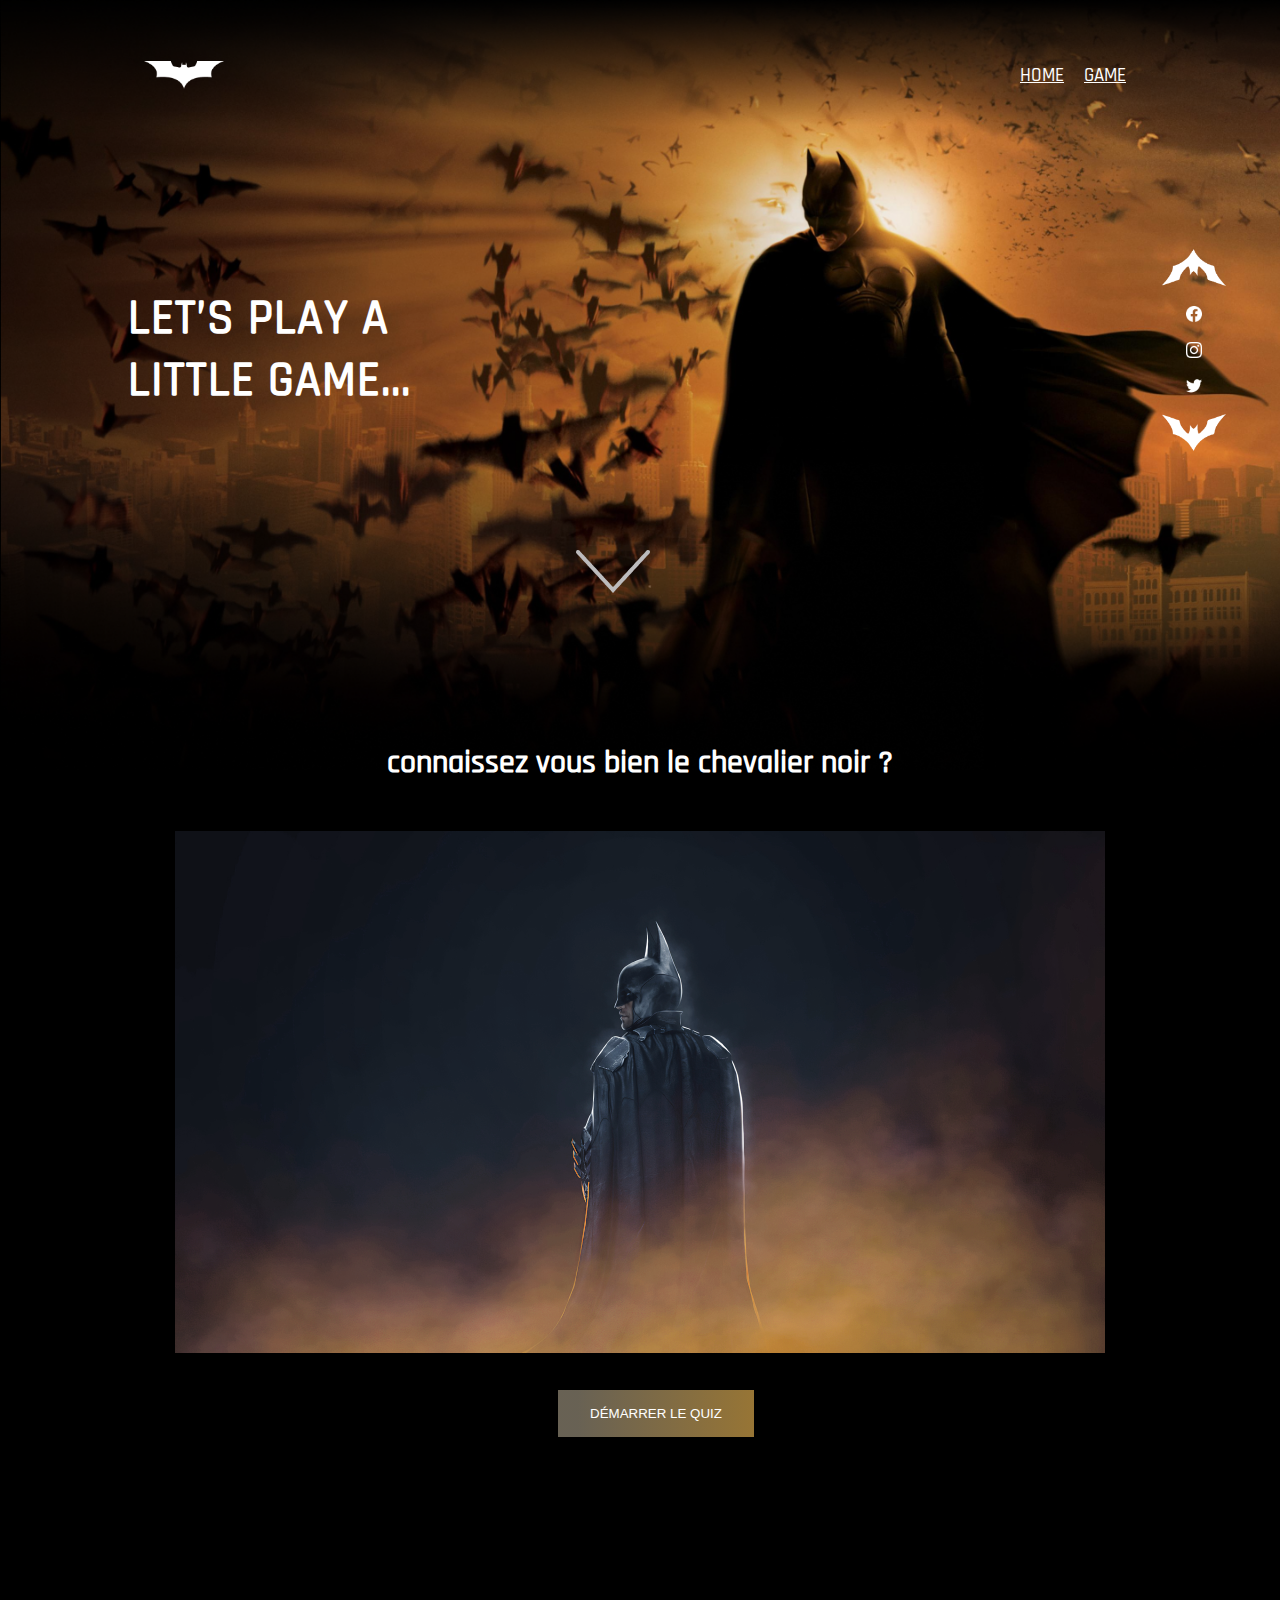
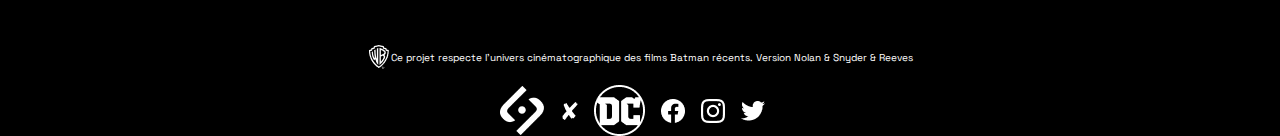
==== game.html @ e1cbfbaf "first coommit" ====
<!DOCTYPE html>
<html lang="en">
<head>
    <meta charset="UTF-8">
    <meta http-equiv="X-UA-Compatible" content="IE=edge">
    <meta name="viewport" content="width=device-width, initial-scale=1.0">
    <link rel="stylesheet" href="./Game/styles/index.css">
    <title>Game</title>
</head>
<body>
    <img src="./Game/Illustrations/Batgame_1.png" class="bg" alt="" />
    <header>
      <img src="./Home/Assets/Logos/logohome.png" alt="logo" />
      <ul>
        <li><a href="./index.html">Home</a></li>
        <li><a href="./game.html">Game</a></li>
      </ul>
    </header>
    
  <main>
    <section>
      <div class="batman">
        <h1>LET’s play a  <br> little game...</h1>
      </div>

      <div class="icons">
        <img src="./Home/Assets//Logos/logo_bat_flèche.png" alt="" />
        <img src="./Home/Assets//Logos/icon_facebook.png" alt="" />
        <img src="./Home/Assets//Logos/icon_ig.png" alt="" />
        <img src="./Home/Assets//Logos/icon_tw.png" alt="" />
        <img src="./Home/Assets//Logos/logo_bat_flèche_2.png" alt="" />
      </div>
      <img src="./Home/Assets/Logos/flèche_down_header.png" class="fleche-bas" alt="" />
    </section>
    <div class="main-contenue">
        <h1>connaissez vous bien le chevalier noir ?</h1>
        <div class="images-container">
          <div class="card-image">
            <img src="./Game/Illustrations/Batgame_2.png" alt="">
            <p class="buttons">
              <button>DÉMARRER LE QUIZ</button>
            </p>
          </div>
      </div>
  </main>
  <footer>
    <div class="footer-contenaire">
      <div class="autre">
        <span>
          <img src="./Home/Assets/Logos/icon_WB.png" alt="">
          <p>Ce projet respecte l’univers cinématographique des films Batman récents. Version Nolan & Snyder & Reeves</p>
        </span>
        <span class="footer-icones">
          <img src="./Home/Assets/Logos/logo_sayna_white.png" alt="">
          <img src="./Home/Assets/Logos/icon_x.png" alt="">
          <img src="./Home/Assets/Logos/icon_DC.png" alt="">
          <img src="./Home/Assets/Logos/icon_facebook.png" alt="">
          <img src="./Home/Assets/Logos/icon_ig.png" alt="" >
          <img src="./Home/Assets/Logos/icon_tw.png" alt="">
        </span>
      </div>
    </div>
  </footer>
</body>
</html>
---- Game/styles/index.css ----
:root{
    --yellow : #FFFF00;
    --yellow-light : #F8F184;
    --blue : #19587D;
    --red : #B11313;
    --black : #000000;
    --white : #FFFFFFFF;
    --black-light : #D0E09l;
    --gris : #eddebf70;

    --gris-yellow : linear-gradient(to right , var(--gris) 10%, rgb(151, 117, 53));
    --white-red : linear-gradient(to right , #eddebf70 40% , #89000956);
    
}
@font-face {
    font-family: "r";
    src: url(../../Home/Assets/font/Rajdhani-Medium.ttf);
}
@font-face{
    font-family: "sg-bold";
    src: url(../../Home/Assets/font/SpaceGrotesk-Bold.ttf);
}
@font-face{
    font-family: "sg-regular";
    src: url(../../Home/Assets/font/SpaceGrotesk-Regular.ttf);
    font-weight: 100;
}
*{
    margin: 0;
    padding: 0;
}
body{
    background: var(--black);
    color: var(--white);

}
.bg{
    width: 100%;
    position: absolute;
    top: 0;
    left: 0;
    z-index: -1;
}
/*---------------------------------------*/
/*header*/
header{
    height: 150px;
    padding:  0 3rem;
    margin: 0 6rem;
    display: flex;
    justify-content: space-between;
    align-items: center;
}
header img{
    width: 5rem;
}
header ul{
    display: flex;
    list-style: none;
    text-transform: uppercase;
    font-size: 1rem;
}
header ul li{
    margin: 0 10px;
}
header a {
    font-size: 1.2rem;
    font-family: "r";
    font-weight: 400;
    color: var(--white);
}
/*---------------------------------------*/
/*main*/
main section{
    display: grid;
    padding-left: 10%;
    margin: 0 auto;
    height: 400px;
    grid-template-columns: 90% 5%;
    grid-template-rows: auto;
    position: relative;
    grid-template-areas:
    "batman icone";
}
.batman{
    grid-area: batman;
    display: flex;
    justify-content: space-around;
    align-items: flex-start;
    flex-direction: column;
}
.batman h1{
    font-family: "r";
    margin: 20px 0;
    font-size:3rem;
    text-transform: uppercase;
    letter-spacing: 1px;
}
.icons{
    grid-area: icone;
    display: flex;
    justify-content: center;
    align-items: center;
    flex-direction: column;
}
.icons img{
    width: 1rem;
    margin: 10px;
    cursor: pointer;
}
.icons img:nth-child(1), .icons img:nth-child(5){
    width:4rem !important;
}
.fleche-bas{
    position: absolute;
    top: 100%;
    left: 45%;
}
/*---------------------------------------*/
.main-contenue {
margin:9rem;
font-family: "sg-regular";
display: flex;
align-items: center;
justify-content: center;
flex-direction: column;
}
.main-contenue h1{
    font-family: "r" ,sans-serif !important;
    margin: 3rem 0;
}
.main-contenue .buttons{
    width: 100%;
    margin-top: 2rem;
    text-anchor: start;
    display: flex;
    justify-content: center;
    align-items: center;
    margin-bottom: 4rem;
}
.main-contenue button{
    padding: 1rem 2rem;
    margin-left: 2rem;
    cursor: pointer;
    background: var(--gris-yellow) !important;
    color: var(--white);
    border: none !important;
    transition: 0.5s ease-in-out;
}
/*footer*/
footer{
    display: flex;
    justify-content: center;
    align-items: center;
    background: var(--black);
}
.autre{
    display: flex;
    justify-content: center;
    align-items: center;
    font-size: 10px;
    flex-direction: column;
}
.autre span {
    width: 100%;
    display: flex;
    justify-content: center;
    align-items: center;
    font-family: 'sg-regular';
}
.footer-icones img{
    margin: 1rem 1rem 0 0;
}
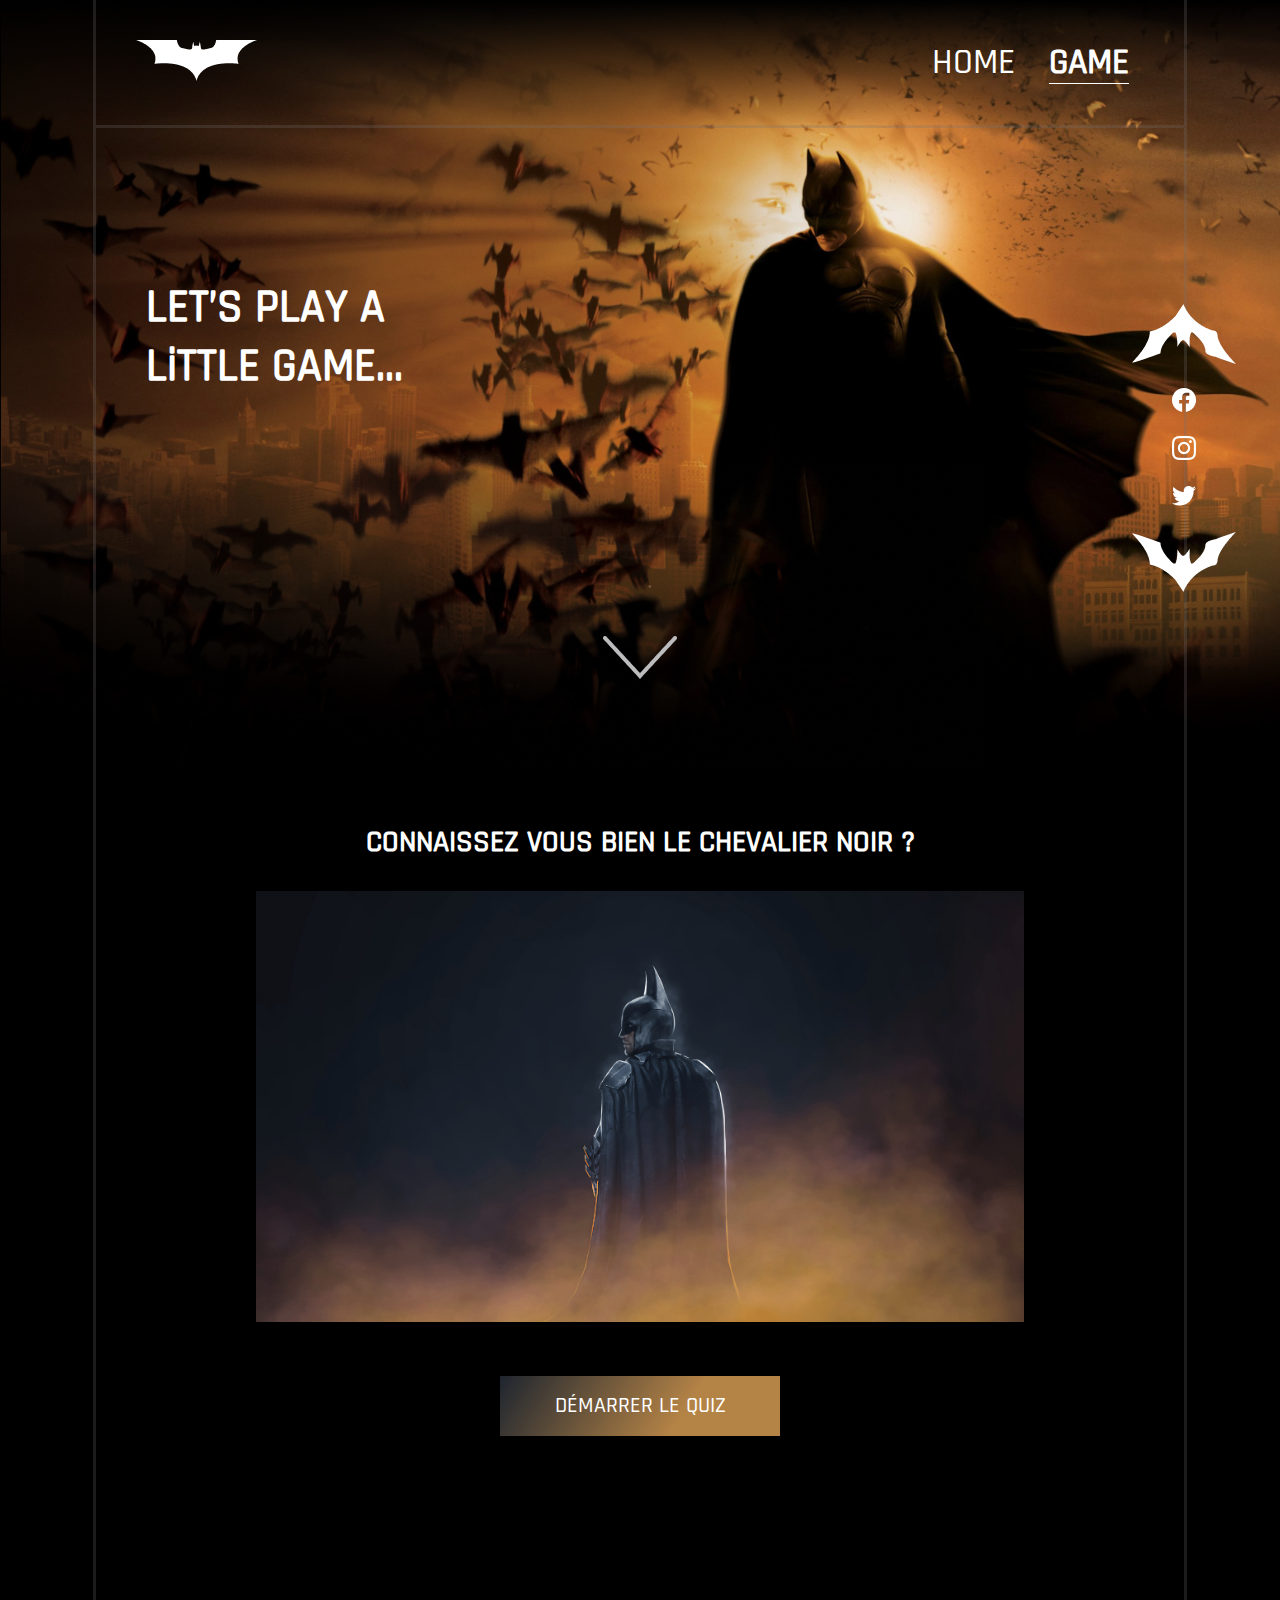
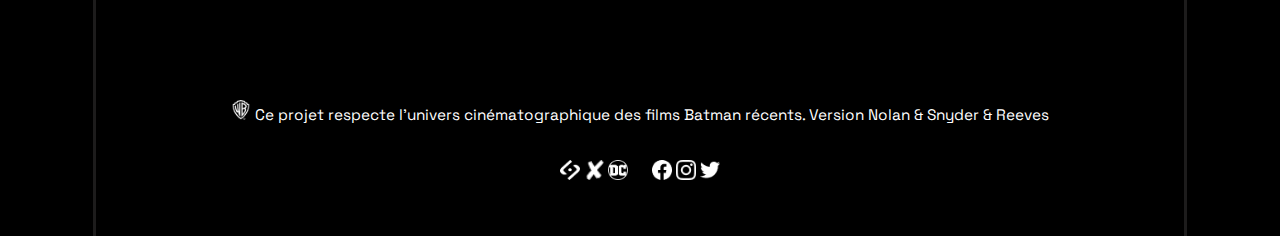
==== commit 40915e01: "add game" ====
--- a/game.html
+++ b/game.html
@@ -1,65 +1,129 @@
 <!DOCTYPE html>
-<html lang="en">
+<html lang="fr">
+
 <head>
     <meta charset="UTF-8">
     <meta http-equiv="X-UA-Compatible" content="IE=edge">
     <meta name="viewport" content="width=device-width, initial-scale=1.0">
-    <link rel="stylesheet" href="./Game/styles/index.css">
-    <title>Game</title>
+    <title>BATMAN T4SU</title>
+    <link rel="stylesheet" href="styles/styles.css">
+    <script src="js/jquery-3.6.0.min.js"></script>
 </head>
-<body>
-    <img src="./Game/Illustrations/Batgame_1.png" class="bg" alt="" />
-    <header>
-      <img src="./Home/Assets/Logos/logohome.png" alt="logo" />
-      <ul>
-        <li><a href="./index.html">Home</a></li>
-        <li><a href="./game.html">Game</a></li>
-      </ul>
+
+<body id="game_body">
+    <div class="aside">
+        <div class="aside-item">
+            <div class="content">
+                <a href="#survole-haut" class="survole allLogos3"><img class="logoAside" src="Logos/logo_bat_flèche.png" alt="flèche pour remonter en haut"></a>
+            </div>
+            <div class="content">
+                <a href=""> <img class="logoAside effet_jaune allLogos4" src="Logos/icon_facebook.png" alt=""></a>
+            </div>
+            <div class="content">
+                <a href=""> <img class="logoAside effet_jaune allLogos5" src="Logos/icon_ig.png" alt=""></a>
+            </div>
+            <div class="content">
+                <a href=""> <img class="logoAside effet_jaune allLogos6" src="Logos/icon_tw.png" alt=""></a>
+            </div>
+            <div class="content">
+                <a href="#survole_pied" class="survole "><img class="logoAside allLogos7" src="Logos/logo_bat_flèche_2.png" alt="flèche pour aller vers footer"></a>
+            </div>
+        </div>
+    </div>
+    <header id="survole-haut">
+        <nav class="link_header">
+            <div class="link_logo">
+                <a href="index.html"><img src="Logos/logohome.png" alt="Logo home"></a>
+            </div>
+            <div class="link_header_grp">
+                <a href="index.html">HOME</a>
+                <a href="Game.html" class="indexgame">GAME</a>
+            </div>
+        </nav>
     </header>
-    
-  <main>
-    <section>
-      <div class="batman">
-        <h1>LET’s play a  <br> little game...</h1>
-      </div>
+    <!--begin section entete -->
+    <div class="play_presentation">
+        <h1 class="title_batman">LET’S PLAY A <br> LiTTLE GAME...</h1>
+        <div class="container_flecheDown">
+            <img src="Logos/flèche_down_header.png" alt="flèche vers le bas">
+        </div>
+    </div>
+    <!-- ici commence le game -->
+    <div class="Quizz">
+        <div class="G0">
+            <h1>connaissez vous bien le chevalier noir ?</h1>
+            <div class="img_game">
+                <img src="Game/Batgame_2.png" alt="" width="100%" height="auto">
+            </div>
+            <button class="quiz_btn">DÉMARRER LE QUIZ</button>
+        </div>
+        <div class="questions">
 
-      <div class="icons">
-        <img src="./Home/Assets//Logos/logo_bat_flèche.png" alt="" />
-        <img src="./Home/Assets//Logos/icon_facebook.png" alt="" />
-        <img src="./Home/Assets//Logos/icon_ig.png" alt="" />
-        <img src="./Home/Assets//Logos/icon_tw.png" alt="" />
-        <img src="./Home/Assets//Logos/logo_bat_flèche_2.png" alt="" />
-      </div>
-      <img src="./Home/Assets/Logos/flèche_down_header.png" class="fleche-bas" alt="" />
-    </section>
-    <div class="main-contenue">
-        <h1>connaissez vous bien le chevalier noir ?</h1>
-        <div class="images-container">
-          <div class="card-image">
-            <img src="./Game/Illustrations/Batgame_2.png" alt="">
-            <p class="buttons">
-              <button>DÉMARRER LE QUIZ</button>
-            </p>
-          </div>
-      </div>
-  </main>
-  <footer>
-    <div class="footer-contenaire">
-      <div class="autre">
-        <span>
-          <img src="./Home/Assets/Logos/icon_WB.png" alt="">
-          <p>Ce projet respecte l’univers cinématographique des films Batman récents. Version Nolan & Snyder & Reeves</p>
-        </span>
-        <span class="footer-icones">
-          <img src="./Home/Assets/Logos/logo_sayna_white.png" alt="">
-          <img src="./Home/Assets/Logos/icon_x.png" alt="">
-          <img src="./Home/Assets/Logos/icon_DC.png" alt="">
-          <img src="./Home/Assets/Logos/icon_facebook.png" alt="">
-          <img src="./Home/Assets/Logos/icon_ig.png" alt="" >
-          <img src="./Home/Assets/Logos/icon_tw.png" alt="">
-        </span>
-      </div>
+            <h1 style="text-align: center;"><span class="level">1</span>/<span>15</h1>
+                <form>
+                <div class="question_bloc">
+                    <div class="img-question">
+                        <img class="left" src="Game/Batgame_3.png" alt="">
+                    </div>
+                    
+                        <div class="questionsComposition">
+                                     <h1 class="quest">Question 1</h1>
+                                    <div><input type="checkbox" name="val" value="0"><label class="rep1">Response1</label></div>
+                                    <div><input type="checkbox" name="val" value="1"><label class="rep2">Response2</label></div>
+                                    <div><input type="checkbox" name="val" value="2"><label class="rep3">Response3</label></div>                                   
+
+                        </div>
+                    
+                </div>
+                <div class="boutonConf">
+                    <img src="Game/Batgame_18.png" alt="" width="130px" height="auto" class="left-btn">
+                    <button class="validResponse">QUESTION SUIVANT</button>
+                    <img src="Game/Batgame_18.png" alt="" width="130px" height="auto" class="right-btn">
+                </div>
+            </form>
+            
+        </div>
+
     </div>
-  </footer>
+    <!-- fin du section game -->
+    <!-- footer section -->
+    <footer class="pied">
+        <div class="foot-citation">
+
+            <div class="nav-footer">
+                <p class="petit-presentation"><img src="Logos/icon_WB.png" alt="logo warner bros"> Ce projet respecte l’univers cinématographique des films Batman récents. Version Nolan & Snyder & Reeves</p>
+                <div class="bloc-icon">
+                    <div class="grp-icon1">
+                        <img src="Logos/logo_sayna_white.png" id="logo_foot" alt="" class="allLogos">
+                        <img src="Logos/icon_x.png" alt="">
+                        <img src="Logos/icon_DC.png" alt="" id="logo_foot" class="allLogos">
+                    </div>
+                    <div class="grp-icon2" id="survole_pied">
+                        <img src="Logos/icon_facebook.png" alt="logo facebook" id="logo_foot" class="allLogos">
+                        <img src="Logos/icon_ig.png" alt="logo instagram" id="logo_foot" class="allLogos">
+                        <img src="Logos/icon_tw.png" alt="logo twiter" id="logo_foot" class="allLogos">
+                    </div>
+                </div>
+            </div>
+        </div>
+    </footer>
+    <article class="popup">
+        <div class="popup-content">
+          <span class="popup-close-btn">X</span>
+                <h1>
+                    <span class="level">0 </span>/10
+                    <span class="text-info">Remplacer</span>
+                </h1>
+                <div class="popup-body">
+                    <!-- HERE GOES THE BODY OF THE POPUP -->
+                    <p class="information-gameover">Lorem ipsum dolor sit amet consectetur adipisicing elit. Vitae minima illo possimus asperiores veritatis quas et ipsum, obcaecati, commodi quibusdam, molestiae delectus laborum provident! Velit adipisci voluptate neque possimus ipsum.</p>
+                </div>
+                <button id="btn-start-quizz" type="button" class="btn btn-translucent-yellow">Recommencer le quizz
+          </button>
+        </div>
+        </article>
+        <script src="js/gameTraitement.js"></script>
+
 </body>
+
 </html>--- a/styles/styles.css
+++ b/styles/styles.css
@@ -0,0 +1,743 @@
+.container a, .item_actor .acteur {
+  background: linear-gradient(123deg, rgba(237, 222, 191, 0.5) 0%, rgba(137, 0, 9, 0.5) 90%);
+}
+
+.cart1 {
+  background: linear-gradient(123deg, rgb(237, 222, 191) 2%, rgba(39, 68, 85, 0.685) 100%);
+}
+
+header, .bloc-citation, .nav-footer, .play_presentation, .Quizz, .allBorder,
+.allBorder2 {
+  border-left: 3px solid hsla(0deg, 1%, 45%, 0.247);
+  border-right: 3px solid hsla(0deg, 1%, 45%, 0.247);
+}
+
+textarea {
+  font-family: "Space Grotesk", sans-serif;
+  padding-top: 6px;
+  width: 99%;
+  height: 20px;
+  border: none;
+  border-bottom: 1px solid white;
+  background-color: transparent;
+  outline: none;
+  color: #f1f1f1;
+}
+
+.btn-groupe {
+  display: flex;
+  flex-direction: row;
+  justify-content: center;
+  margin-top: 15px;
+}
+.btn-groupe button {
+  width: 150px;
+  height: 40px;
+  border-image: linear-gradient(160deg, hsl(0deg, 0%, 60%), hsl(198deg, 80%, 28%)) 1;
+  background-color: transparent;
+  color: white;
+  outline: none;
+  margin: 5px;
+}
+
+.bloc-confirmer .confirmer {
+  background: linear-gradient(to right, hsl(40deg, 40%, 84%), hsl(356deg, 60%, 40%));
+  width: 200px;
+  padding: 20px;
+  text-align: center;
+  color: white;
+  border: none;
+  outline: none;
+}
+
+.Quizz .G0 .quiz_btn, .G1 button, .boutonConf button, #btn-start-quizz {
+  background: linear-gradient(123deg, rgb(30, 37, 47) 0%, rgb(180, 131, 70) 65%);
+  width: 280px;
+  height: 60px;
+  font-family: rajhdani;
+  color: white;
+  font-size: 22px;
+  border: none;
+  outline: none;
+}
+
+.content a img:hover,
+.link_logo a img:hover {
+  filter: brightness(0) saturate(100%) invert(91%) sepia(53%) saturate(1342%) hue-rotate(358deg) brightness(103%) contrast(109%);
+}
+
+@font-face {
+  font-family: rajhdani;
+  src: url("../../police/Rajdhani-Medium.ttf");
+}
+@font-face {
+  font-family: spaceGrotesk;
+  src: url("../../police/SpaceGrotesk-VariableFont_wght.ttf");
+}
+* {
+  margin: 0;
+  padding: 0;
+}
+
+:root {
+  scroll-behavior: smooth;
+}
+
+#home_body {
+  background-color: #000;
+  background-image: url("../Home/Bathome1.png");
+  background-size: contain;
+  background-repeat: no-repeat;
+}
+
+.aside {
+  position: fixed;
+  top: 50%;
+  transform: translate(-50%, -50%);
+  width: 85%;
+  left: 50%;
+  z-index: 2;
+}
+.aside .aside-item {
+  display: flex;
+  flex-direction: column;
+  justify-content: center;
+  align-items: center;
+  gap: 20px;
+  position: absolute;
+  transform: translate(50%, -50%);
+  right: 0;
+}
+
+h1 {
+  font-family: rajhdani;
+  color: #fff;
+}
+
+p {
+  font-family: spaceGrotesk;
+  color: #fff;
+}
+
+h6 {
+  font-family: rajhdani;
+  color: #fff;
+}
+
+header {
+  margin: 0 auto;
+  width: 85%;
+  border-bottom: 3px solid hsla(0deg, 1%, 45%, 0.247);
+}
+header .link_header {
+  display: flex;
+  flex-direction: row;
+  justify-content: space-between;
+  align-items: center;
+  padding: 40px;
+}
+header .link_header_grp a {
+  font-family: rajhdani;
+  color: #fff;
+  font-size: 36px;
+  margin-top: 0;
+  margin-right: 15px;
+  margin-left: 15px;
+  text-decoration: none;
+}
+header .link_header .indexhome {
+  font-weight: bold;
+  text-decoration: underline;
+  text-decoration-thickness: 1px;
+  text-underline-offset: 0.6rem;
+}
+header .link_header .indexgame {
+  font-weight: bold;
+  text-decoration: underline;
+  text-decoration-thickness: 1px;
+  text-underline-offset: 0.6rem;
+}
+
+.container {
+  margin: 0 auto;
+  display: flex;
+  flex-direction: column;
+  justify-content: center;
+  align-items: center;
+}
+.container_paragraphe {
+  margin-top: 200px;
+  margin-right: 0;
+  margin-left: 0;
+  width: 570px;
+  font-family: spaceGrotesk;
+  color: #fff;
+  text-align: center;
+  font-size: 22px;
+}
+.container .title_batman {
+  margin-top: 40px;
+  margin-right: 0;
+  margin-left: 0;
+  font-family: spaceGrotesk;
+  font-size: 36px;
+  color: #fff;
+}
+.container_grpButton {
+  margin-top: 30px;
+  margin-right: 0;
+  margin-left: 0;
+}
+.container a {
+  font-family: rajhdani;
+  color: #fff;
+  font-size: 20px;
+  text-decoration: none;
+  display: inline-block;
+  width: 250px;
+  text-align: center;
+  line-height: 60px;
+  margin-top: 0;
+  margin-right: 15px;
+  margin-left: 15px;
+}
+.container_flecheDown {
+  display: flex;
+  flex-direction: column;
+  justify-content: center;
+  align-items: center;
+  margin-top: 140px;
+  margin-right: 0;
+  margin-left: 0;
+}
+
+.box {
+  padding: 50px;
+  margin: auto;
+  position: relative;
+}
+.box_paragraphe {
+  width: 800px;
+}
+.box_paragraphe p {
+  text-align: justify;
+  font-size: 18px;
+}
+.box_card {
+  margin-top: 60px;
+  margin-right: 0;
+  margin-left: 0;
+}
+.box_card {
+  display: flex;
+  flex-direction: row;
+  justify-content: space-between;
+  align-items: center;
+  width: 100%;
+  background-color: black;
+}
+
+.item_actor {
+  background: rgba(180, 131, 70, 0.1);
+  border-top: 1px rgba(78, 65, 29, 0.7137254902) solid;
+  height: 80px;
+  display: flex;
+  flex-direction: row;
+  justify-content: center;
+  align-items: center;
+  position: relative;
+}
+.item_actor .acteur {
+  display: flex;
+  flex-direction: column;
+  justify-content: center;
+  align-items: center;
+  width: 240px;
+  height: 70px;
+  border-radius: 40px;
+}
+.item_actor .acteur img {
+  position: absolute;
+  width: 80px;
+  top: 7px;
+  left: 15px;
+}
+.item_actor .acteur h6 {
+  margin-top: 0;
+  margin-right: 0;
+  margin-left: 5px;
+  font-size: 10px;
+  width: 120px;
+  text-align: center;
+}
+
+.Mutli {
+  margin: 0 auto;
+}
+.Mutli .txt_presentation {
+  padding: 60px;
+}
+
+.cart_faddin {
+  display: flex;
+  flex-direction: row;
+  justify-content: space-between;
+  align-items: center;
+  padding: 60px;
+}
+
+.cart1 {
+  width: 600px;
+  border-top-right-radius: 15px;
+  border-bottom-right-radius: 15px;
+  display: flex;
+  flex-direction: row;
+  color: #fff;
+}
+.cart1 h1 {
+  font-size: 18px;
+  font-weight: 300;
+  margin: 15px;
+}
+.cart1 h2 {
+  font-family: rajhdani;
+  font-size: 15px;
+  font-weight: 300;
+  margin: 15px;
+}
+.cart1 h3 {
+  font-family: rajhdani;
+  font-size: 15px;
+  font-weight: 300;
+  margin-top: 0;
+  margin-right: 0;
+  margin-left: 15px;
+}
+.cart1 h3 span {
+  color: #FFFF00;
+}
+.cart1 p {
+  font-size: 12px;
+  margin-top: 0;
+  margin-right: 0;
+  margin-left: 15px;
+}
+
+.bande_annonce {
+  padding: 60px;
+  position: relative;
+}
+.bande_annonce .iconPlayer {
+  width: 10%;
+  position: absolute;
+  top: 41%;
+  right: 45%;
+  cursor: pointer;
+}
+
+.dropdown-in {
+  position: relative;
+  display: inline-block;
+  width: 99%;
+  height: 20px;
+  background-color: transparent;
+  border: none;
+  border-bottom: 1px solid white;
+  outline: none;
+}
+
+/* Dropdown Content (Hidden by Default) */
+.dropdown {
+  margin-top: 10px;
+}
+
+.dropdown-content {
+  font-family: spaceGrotesk;
+  margin-top: 20px;
+  display: none;
+  position: absolute;
+  background-color: #f9f9f9;
+  min-width: 160px;
+  box-shadow: 0px 8px 16px 0px rgba(0, 0, 0, 0.2);
+  z-index: 1;
+}
+
+/* Links inside the dropdown */
+.dropdown-content a {
+  color: black;
+  padding: 12px 16px;
+  text-decoration: none;
+  display: block;
+}
+
+/* Change color of dropdown links on hover */
+.dropdown-content a:hover {
+  background-color: #f1f1f1;
+}
+
+/* Show the dropdown menu on hover */
+.dropdown:hover .dropdown-content {
+  display: block;
+  margin-top: 0px;
+  width: 59.5%;
+}
+
+.contact {
+  background: linear-gradient(to top left, #0f2027, #203a43, #2c5364);
+  width: 100%;
+  color: white;
+}
+.contact-bloc {
+  margin: 0 auto;
+  width: 60%;
+}
+.contact form h1 {
+  text-align: center;
+  padding: 50px;
+}
+.contact form label {
+  font-family: spaceGrotesk;
+  font-weight: 400;
+}
+.contact form .label1,
+.contact form h3 {
+  font-size: 20px;
+}
+.contact form .label2 {
+  display: inline-block;
+  width: 65%;
+  margin-top: 30px;
+  margin-right: 0;
+  margin-left: 0;
+  font-family: spaceGrotesk;
+  font-weight: 400;
+  color: #C4C4C4;
+}
+.contact form input[type=text] {
+  width: 100%;
+  padding-top: 10px;
+  font-family: spaceGrotesk;
+  margin-top: 12px;
+  margin-right: 0;
+  margin-left: 0;
+  outline: none;
+  border: none;
+  background-color: transparent;
+  border-bottom: 1px solid #C4C4C4;
+  color: white;
+  font-size: 18px;
+}
+.contact form p {
+  margin-top: 12px;
+  border-bottom: 1px solid #c4c4c4;
+  color: #C4C4C4;
+}
+.contact form h3 {
+  font-family: spaceGrotesk;
+  font-weight: 400;
+  margin-top: 12px;
+  margin-right: 0;
+  margin-left: 0;
+  margin-bottom: 12px;
+}
+
+.bloc-confirmer {
+  margin-top: 14px;
+  padding: 50px;
+  text-align: center;
+}
+.bloc-citation {
+  width: 85%;
+  margin: 0 auto;
+  display: flex;
+  flex-direction: row;
+  justify-content: center;
+  align-items: center;
+}
+.bloc-citation .sect-citation {
+  width: 50%;
+}
+
+.citation {
+  max-width: 80%;
+  text-align: center;
+  display: block;
+}
+
+.item-citation {
+  display: flex;
+  padding: 30px;
+}
+
+.item-citation2 {
+  display: flex;
+  flex-direction: column;
+  align-items: center;
+}
+
+.cit2 {
+  margin: 12px;
+  font-size: 12px;
+  text-align: center;
+  width: 200px;
+}
+
+.item-citation3 {
+  justify-content: flex-end;
+}
+
+.nav-footer {
+  text-align: center;
+  padding-top: 200px;
+  padding-bottom: 40px;
+}
+
+.petit-presentation {
+  font-size: 1.2vw;
+  line-height: 20px;
+}
+
+.petit-presentation > img {
+  width: 20px;
+}
+
+.bloc-icon {
+  margin-top: 23px;
+  display: flex;
+  flex-direction: row;
+  justify-content: center;
+  align-items: center;
+}
+
+.bloc-icon > div {
+  margin: 12px;
+}
+
+.bloc-icon > div > img {
+  width: 20px;
+  height: 20px;
+}
+
+.nav-footer {
+  width: 85%;
+  margin: 0 auto;
+}
+
+.corp {
+  margin-left: -91000px;
+}
+
+.bgclick {
+  background-color: rgba(73, 162, 201, 0.6980392157);
+  border: solid 1px #70aec9;
+}
+
+#game_body {
+  background-color: #000;
+  background-image: url("../Game/Batgame_1.png");
+  background-size: contain;
+  background-repeat: no-repeat;
+}
+
+.play_presentation {
+  margin: 0 auto;
+  width: 85%;
+  color: white;
+}
+.play_presentation h1 {
+  font-family: rajhdani;
+  font-size: 46px;
+  padding-left: 50px;
+  padding-top: 150px;
+  padding-bottom: 100px;
+}
+.play_presentation .container_flecheDown {
+  padding-bottom: 80px;
+}
+
+.Quizz {
+  margin: 0 auto;
+  width: 75%;
+  padding: 5%;
+}
+.Quizz .G0 {
+  display: flex;
+  flex-direction: column;
+  justify-content: center;
+  align-items: center;
+}
+.Quizz .G0 h1 {
+  text-transform: uppercase;
+  font-size: 30px;
+}
+.Quizz .G0 .img_game {
+  margin-top: 30px;
+  width: 80%;
+}
+.Quizz .G0 .quiz_btn {
+  margin-top: 50px;
+}
+
+.G1 h1 {
+  text-align: center;
+  padding-top: 80px;
+  padding-bottom: 80px;
+}
+.G1 button {
+  margin-top: 40px;
+}
+
+.link_header_grp a:hover {
+  font-weight: bold;
+  text-decoration: underline;
+  text-decoration-thickness: 1px;
+  text-underline-offset: 0.6rem;
+}
+
+.justiceLeague {
+  margin-top: 5px;
+  margin-bottom: 10px;
+}
+
+.container,
+.box,
+.justiceLeague,
+.Mutli,
+.contact {
+  position: relative;
+  animation: mymove 3s;
+}
+
+@keyframes mymove {
+  from {
+    left: -100%;
+  }
+  to {
+    left: 0%;
+  }
+}
+.allBorder,
+.allBorder2 {
+  width: 85%;
+  margin: 0 auto;
+}
+
+.item_actor {
+  visibility: hidden;
+  position: absolute;
+  bottom: 0;
+  width: 100%;
+  height: 120px;
+}
+
+.box_card {
+  height: 600px;
+}
+
+.box_card .item {
+  position: relative;
+}
+
+.box_card .item:hover {
+  transform: scale(1.1);
+  transition-duration: 1s;
+}
+.box_card .item:hover .item_actor {
+  visibility: visible;
+}
+
+.caherOUI {
+  opacity: 0;
+  transform: translateX(-200px);
+}
+
+.caherNON {
+  opacity: 1;
+  transform: translateX(0);
+  transition: 800ms;
+}
+
+@keyframes changeOpacity {
+  0% {
+    opacity: 1;
+    background-color: rgb(0, 77, 243);
+    border: 1px solid rgb(182, 0, 0);
+  }
+}
+.question_bloc {
+  display: flex;
+  flex-direction: row;
+  justify-content: flex-end;
+  margin-top: 50px;
+}
+.question_bloc .img-question {
+  width: 300px;
+}
+.question_bloc .questionsComposition {
+  width: 650px;
+}
+.question_bloc .questionsComposition div {
+  color: #fff;
+  background-color: #C4C4C4;
+  margin: 5px;
+  padding: 8px;
+}
+.question_bloc .questionsComposition div label {
+  font-size: 24px;
+  margin-left: 10px;
+}
+
+.boutonConf {
+  display: flex;
+  flex-direction: row;
+  justify-content: center;
+}
+.boutonConf button {
+  margin-top: 100px;
+}
+
+.popup {
+  position: absolute;
+  width: 70%;
+  top: 220px;
+  left: 250px;
+}
+.popup-content {
+  background: linear-gradient(103deg, #665228, #9f682a);
+  width: 80%;
+  max-width: 500px;
+  margin: 0 auto;
+  text-align: center;
+  border-radius: 4px;
+  padding: 4rem 2rem;
+  box-shadow: 0 0 10rem 0 rgba(0, 0, 0, 0.5);
+  position: relative;
+}
+.popup-content h1 {
+  text-decoration: underline;
+}
+.popup-close-btn {
+  position: absolute;
+  right: 1rem;
+  top: 0.75rem;
+  cursor: pointer;
+  color: white;
+}
+.popup-title {
+  margin-bottom: 3.5rem;
+  display: inline-block;
+  position: relative;
+  text-transform: uppercase;
+}
+.popup-title::after {
+  content: "";
+  position: absolute;
+  top: 102%;
+  left: 0;
+  width: 100%;
+}
+.popup-body {
+  margin-bottom: 3.5rem;
+}
+
+/*# sourceMappingURL=styles.css.map */
